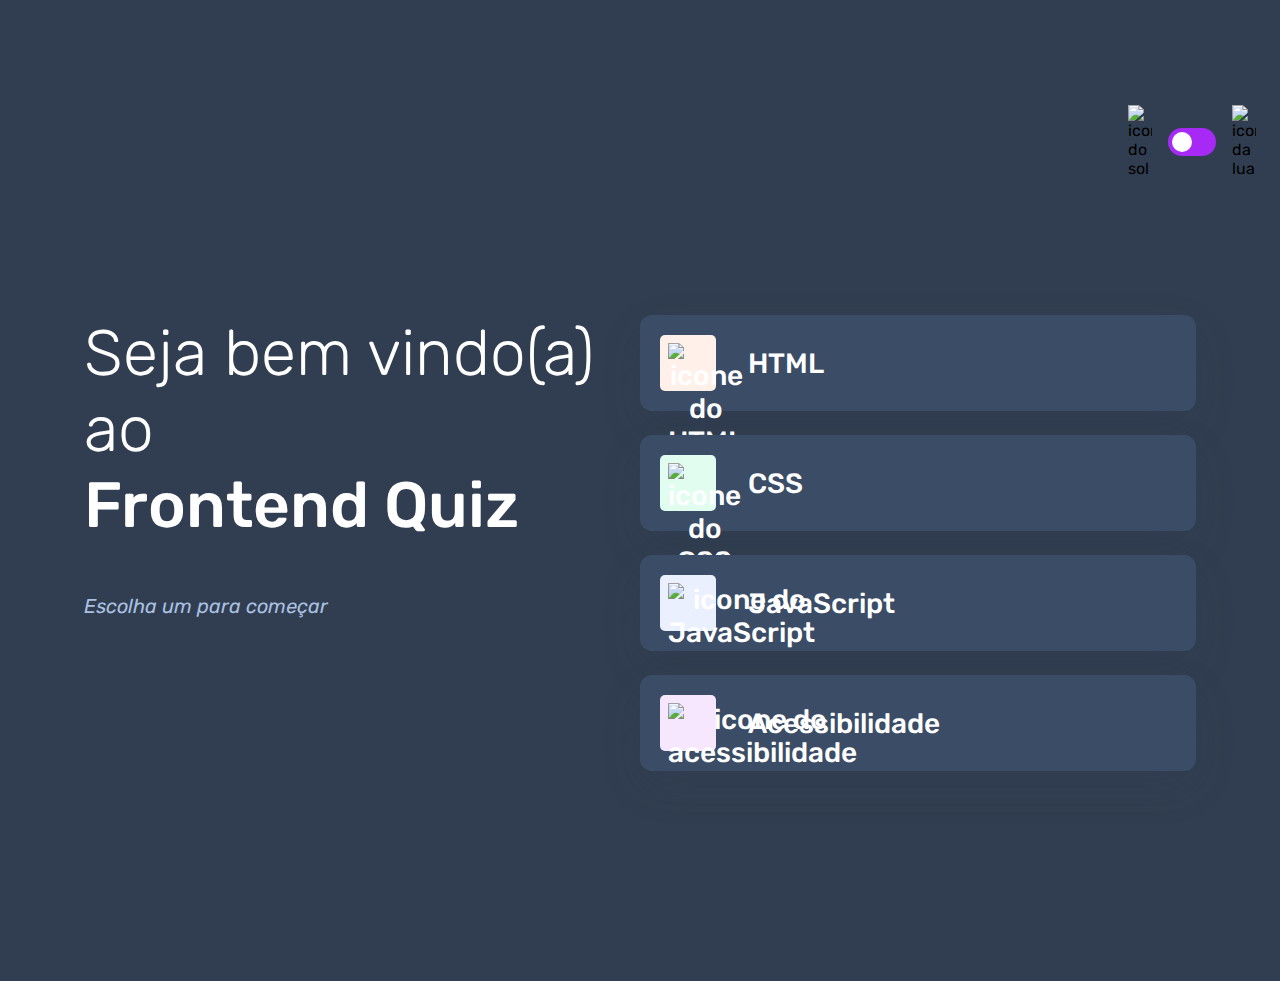
==== index.html @ c5098a0d "Adaptação das cores para o tema escuro" ====
<!DOCTYPE html>
<html lang="en">
<head>
    <meta charset="UTF-8">
    <meta name="viewport" content="width=device-width, initial-scale=1.0">
    <link rel="stylesheet" href="style.css">
    <link rel="preconnect" href="https://fonts.googleapis.com">
    <link rel="preconnect" href="https://fonts.gstatic.com" crossorigin>
    <link href="https://fonts.googleapis.com/css2?family=Rubik:ital,wght@0,300..900;1,300..900&display=swap" rel="stylesheet">
    <title>Quiz App</title>
</head>
<body class="escuro">
    <header>
        <div class="tema">
            <img src="./assets/images/icon-sun-dark.svg" alt="icone do sol">

            <button>
                <div></div>
            </button>
            <img src="./assets/images/icon-moon-dark.svg" alt="icone da lua">
        </div>
        
    </header>

    <main>
        <section class="boas-vindas">
            <h1> Seja bem vindo(a) ao <br> 
                <strong>Frontend Quiz</strong>
            </h1>

            <p>Escolha um para começar</p>
        </section>

        <section class="assuntos">
            <button class="botao_html">
                <div>
                    <img src="./assets/images/icon-html.svg" alt="icone do HTML">
                </div>
                HTML
            </button>
            <button class="botao_css">
                <div>
                    <img src="./assets/images/icon-css.svg" alt="icone do CSS">
                </div>
                CSS
            </button>
            <button class="botao_javascript">
                <div>
                    <img src="./assets/images/icon-js.svg" alt="icone do JavaScript">
                </div>
                JavaScript
            </button>
            <button class="botao_acessibilidade">
                <div>
                    <img src="./assets/images/icon-accessibility.svg" alt="icone do acessibilidade">
                </div>
                Acessibilidade
            </button>
        </section>
    </main>
</body>
</html>
---- style.css ----
* {
    margin: 0;
    padding: 0;
    box-sizing: border-box;
    font-family: "Rubik", sans-serif;
    -webkit-font-smoothing: antialiased;
}

:root {
    --bg-color: #f4f6fa;
    --purple: #a729f5;
    --white: #fff;
    --button-bg: #fff;
    --primary-text-color: #313e51;
    --secondary-text-color: #626c7f;
    --shadow: 0px 16px 40px 0px rgba(143, 160, 193, 0.14);
    --bg-html: #fff1e9;
    --bg-css: #e0fdef;
    --bg-javascript: #ebf0ff;
    --bg-acessibilidade: #f6e7ff;
    --bg-mobile: url(./assets/images/pattern-background-mobile-light.svg);
    --bg-desktop: url(./assets/images/pattern-background-desktop-light.svg);
}

body.escuro {
    --bg-color: #313e51;
    --bg-mobile: url(./assets/images/pattern-background-mobile-dark.svg);
    --bg-desktop: url(./assets/images/pattern-background-desktop-dark.svg);
    --primary-text-color: #fff;
    --secondary-text-color: #abc1e1;
    --button-bg: #3b4d66;
    --shadow: 0px 16px 40px 0px rgba(49, 62, 81, 0.14);
}

body {
    height: 100svh;
    background: var(--bg-mobile) var(--bg-color);
    background-repeat: no-repeat;
    background-size: cover;
}

header {
    padding: 16px 24px;
    display: flex;
    justify-content: flex-end;
}


.tema {
    padding: 8px 0;
    display: flex;
    align-items: center;
    gap: 8px;
}


.tema img {
    width: 16px;
}


.tema button {
    height: 20px;
    width: 32px;
    background: var(--purple);
    border: 0;
    border-radius: 999px;
    padding: 4px;
}

.tema button div {
    background: var(--white);
    width: 12px;
    height: 12px;
    border-radius: 999px;

}

main {
    padding: 32px 24px;
}

.boas-vindas{
    margin-bottom: 40px;
}

.boas-vindas h1 {
    font-size: 40px;
    font-weight: 300;
    color: var(--primary-text-color);
    margin-bottom: 16px;
}


.boas-vindas h1 strong {
    font-weight: 500;
}

.boas-vindas p {
    color: var(--secondary-text-color);
    font-size: 14px;
    line-height: 150%;
    font-style: italic;
}


.assuntos {
    display: flex;
    flex-direction: column;
    gap: 12px;
}

.assuntos button div {
    width: 40px;
    height: 40px;
    padding: 5px;
    border-radius: 5px;
}


.assuntos button img {
    width: 100%;
}

.assuntos button {
    border: none;
    background: var(--button-bg);
    display: flex;
    align-items: center;
    gap: 16px;
    padding: 12px;
    border-radius: 12px;
    box-shadow: var(--shadow);
    font-size: 18px;
    font-weight: 500;
    color: var(--primary-text-color);
}


.botao_html div {
    background: var(--bg-html);
}

.botao_css div {
    background: var(--bg-css);
}

.botao_javascript div {
    background: var(--bg-javascript);
}

.botao_acessibilidade div {
    background: var(--bg-acessibilidade);
}

@media(min-width: 1100px) {
    body {
        background: var(--bg-desktop) var(--bg-color);
        background-size: cover;
        background-repeat: no-repeat;
    }

    header {
        margin-block: 81px;
    }

    .tema {
        gap: 16px;
    }

    .tema img {
        width: 24px;
    }

    .tema button {
        width: 48px;
        height: 28px;
    }

    .tema button div {
        width: 20px;
        height: 20px;
    }


    main {
        display: flex;
        max-width: 1160px;
        margin-inline: auto;
    }

    section {
        width: 100%;
    }

    .boas-vindas h1 {
        font-size: 64px;
        margin-bottom: 48px;
    }

    .boas-vindas p {
        font-size: 20px;
    }

    .assuntos {
        gap: 24px;
    }

    .assuntos button {
        font-size: 28px;
        padding: 20px;
        gap: 32px;
    }
    .assuntos button div {
        width: 56px;
        height: 56px;
        padding: 8px;
    }
}
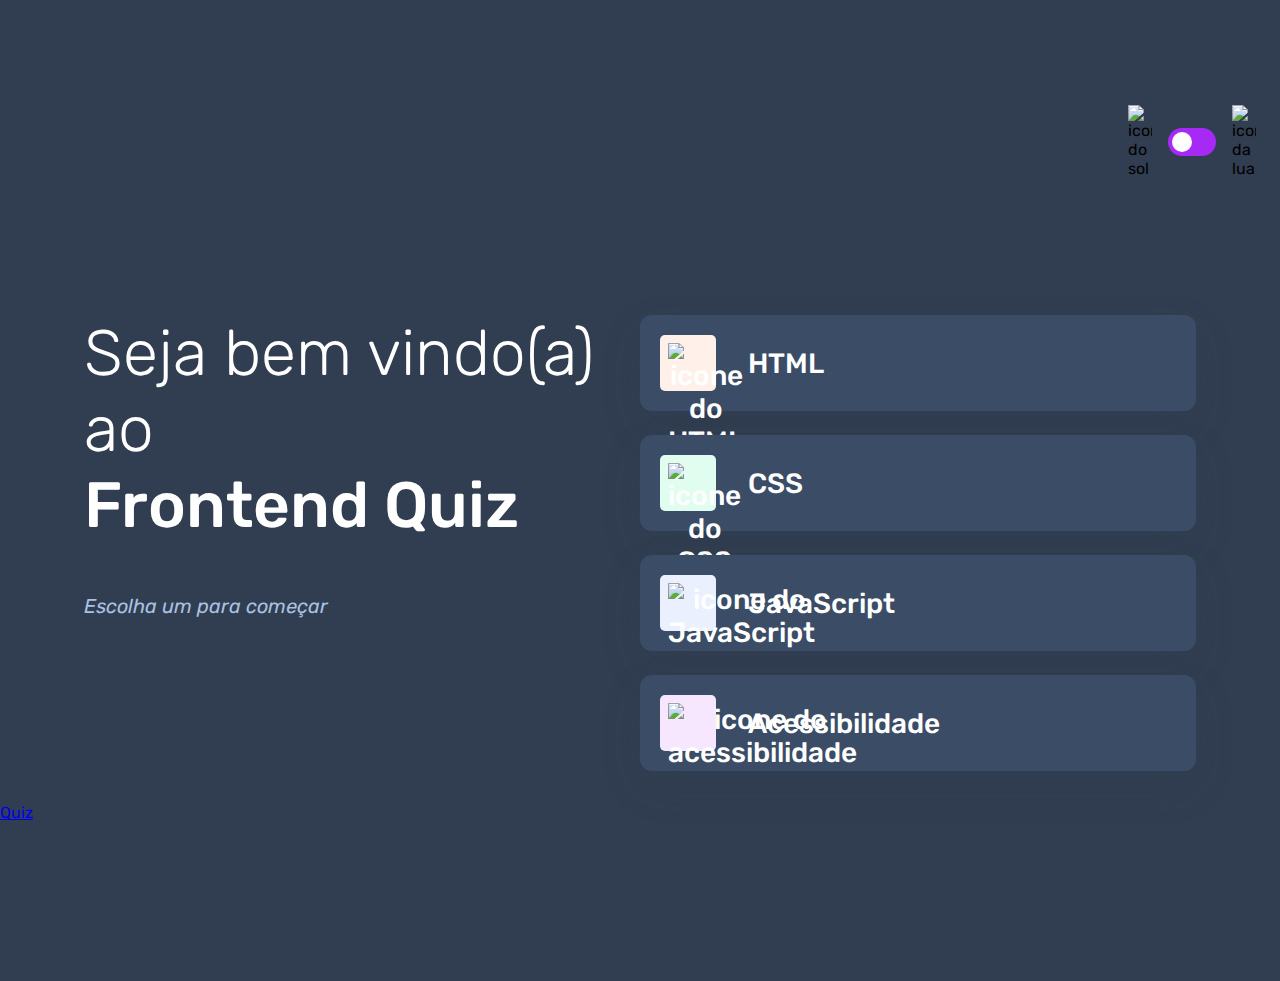
==== commit d5e59332: "Criação da página do Quiz" ====
--- a/index.html
+++ b/index.html
@@ -58,5 +58,6 @@
             </button>
         </section>
     </main>
+    <a href="./pages/Quiz/quiz.html">Quiz</a>
 </body>
 </html>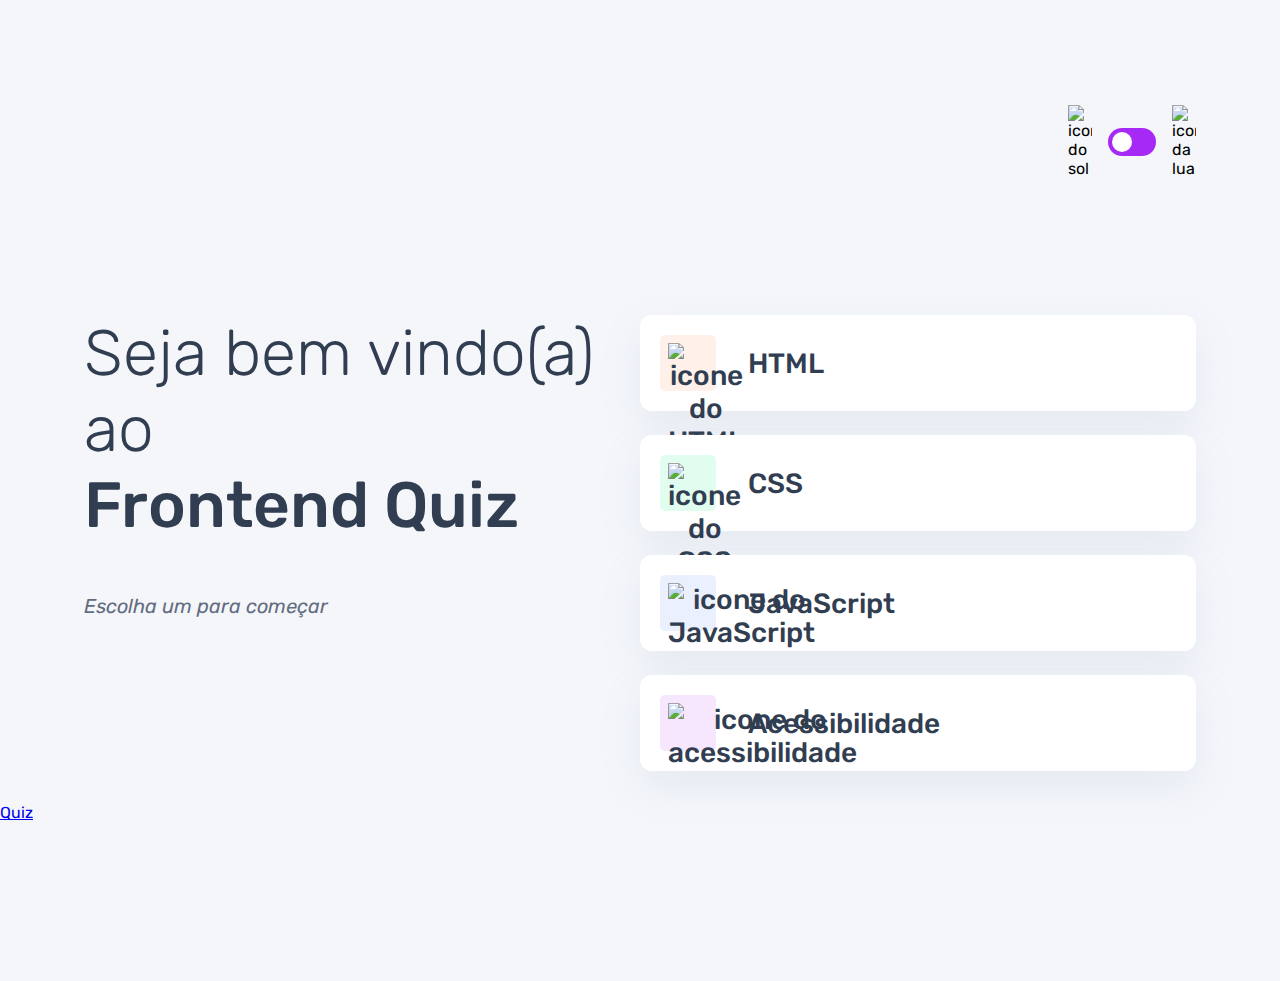
==== commit 7486fb45: "primeiro ajustes do tema no javascript" ====
--- a/index.html
+++ b/index.html
@@ -7,9 +7,10 @@
     <link rel="preconnect" href="https://fonts.googleapis.com">
     <link rel="preconnect" href="https://fonts.gstatic.com" crossorigin>
     <link href="https://fonts.googleapis.com/css2?family=Rubik:ital,wght@0,300..900;1,300..900&display=swap" rel="stylesheet">
+    <script src="./script.js" defer></script>
     <title>Quiz App</title>
 </head>
-<body class="escuro">
+<body>
     <header>
         <div class="tema">
             <img src="./assets/images/icon-sun-dark.svg" alt="icone do sol">
--- a/style.css
+++ b/style.css
@@ -43,6 +43,8 @@
     padding: 16px 24px;
     display: flex;
     justify-content: flex-end;
+    max-width: 1160px;
+    margin-inline: auto;
 }
 
 
@@ -66,6 +68,7 @@
     border: 0;
     border-radius: 999px;
     padding: 4px;
+    display: flex;
 }
 
 .tema button div {
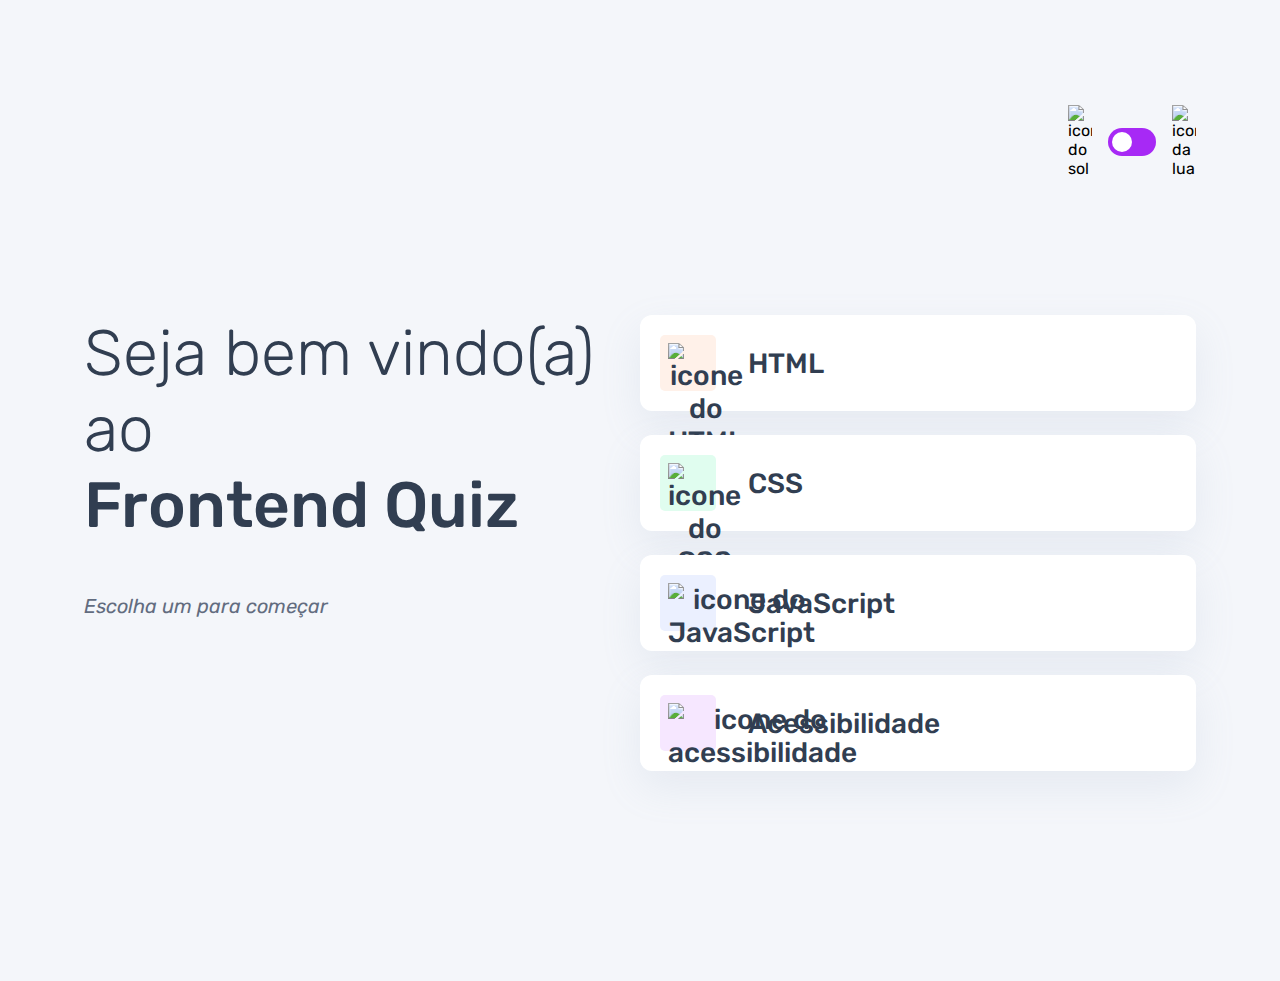
==== commit 1345fec7: "Adicionada a função para escolher o tema do quiz no index.html" ====
--- a/index.html
+++ b/index.html
@@ -7,7 +7,7 @@
     <link rel="preconnect" href="https://fonts.googleapis.com">
     <link rel="preconnect" href="https://fonts.gstatic.com" crossorigin>
     <link href="https://fonts.googleapis.com/css2?family=Rubik:ital,wght@0,300..900;1,300..900&display=swap" rel="stylesheet">
-    <script src="./script.js" defer></script>
+    <script src="./script.js" type="module" defer></script>
     <title>Quiz App</title>
 </head>
 <body>
@@ -59,6 +59,5 @@
             </button>
         </section>
     </main>
-    <a href="./pages/Quiz/quiz.html">Quiz</a>
 </body>
 </html>--- a/style.css
+++ b/style.css
@@ -69,6 +69,7 @@
     border-radius: 999px;
     padding: 4px;
     display: flex;
+    cursor: pointer;
 }
 
 .tema button div {
@@ -137,6 +138,7 @@
     font-size: 18px;
     font-weight: 500;
     color: var(--primary-text-color);
+    cursor: pointer;
 }
 
 
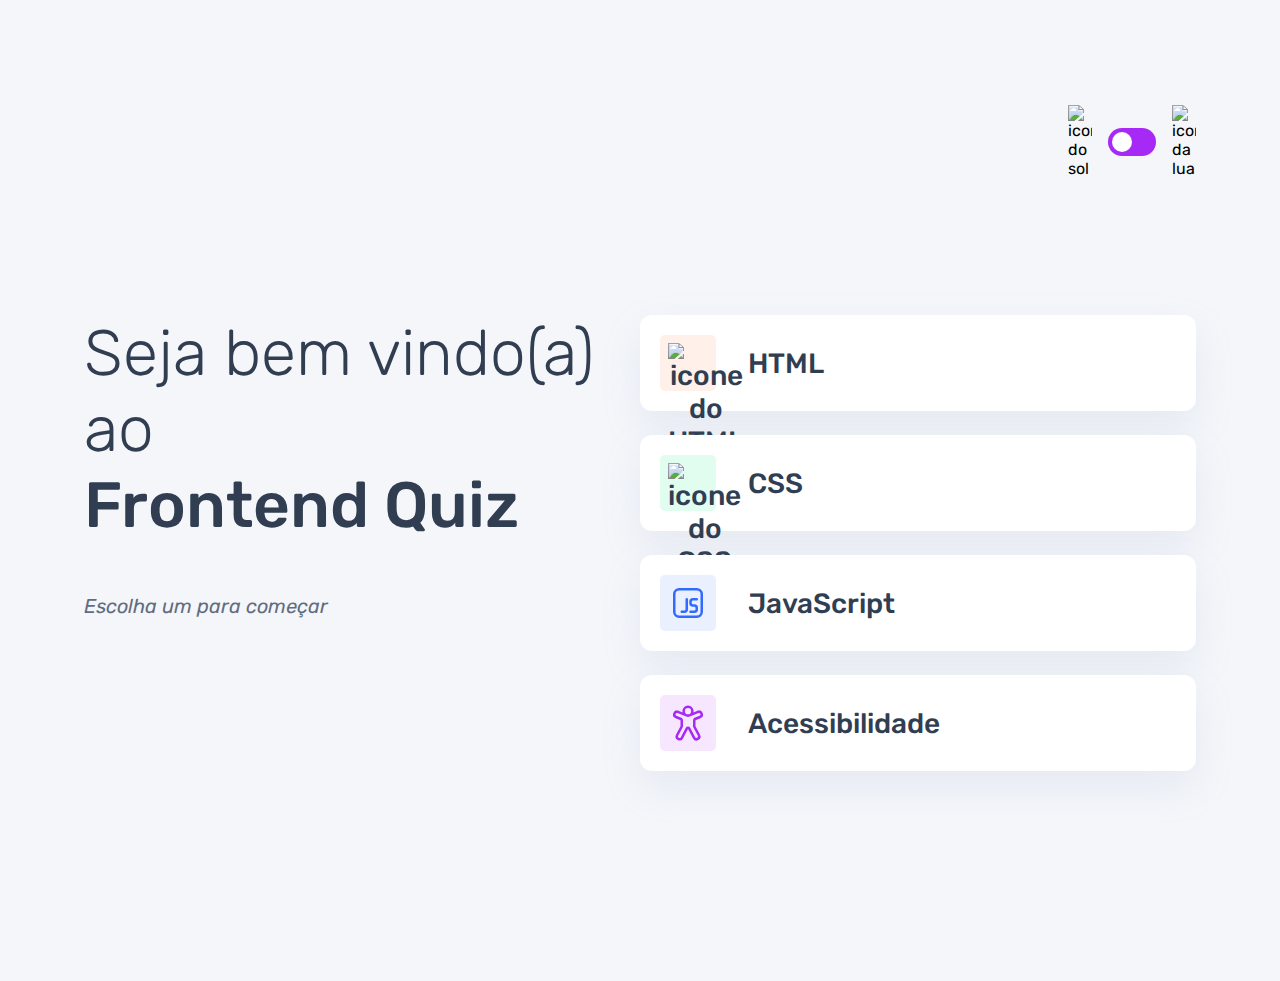
==== commit 3f0d676d: "Alteração dinamica do assunto da página" ====
--- a/index.html
+++ b/index.html
@@ -47,13 +47,13 @@
             </button>
             <button class="botao_javascript">
                 <div>
-                    <img src="./assets/images/icon-js.svg" alt="icone do JavaScript">
+                    <img src="./assets/images/icon-javascript.svg" alt="icone do JavaScript">
                 </div>
                 JavaScript
             </button>
             <button class="botao_acessibilidade">
                 <div>
-                    <img src="./assets/images/icon-accessibility.svg" alt="icone do acessibilidade">
+                    <img src="./assets/images/icon-acessibilidade.svg" alt="icone do acessibilidade">
                 </div>
                 Acessibilidade
             </button>
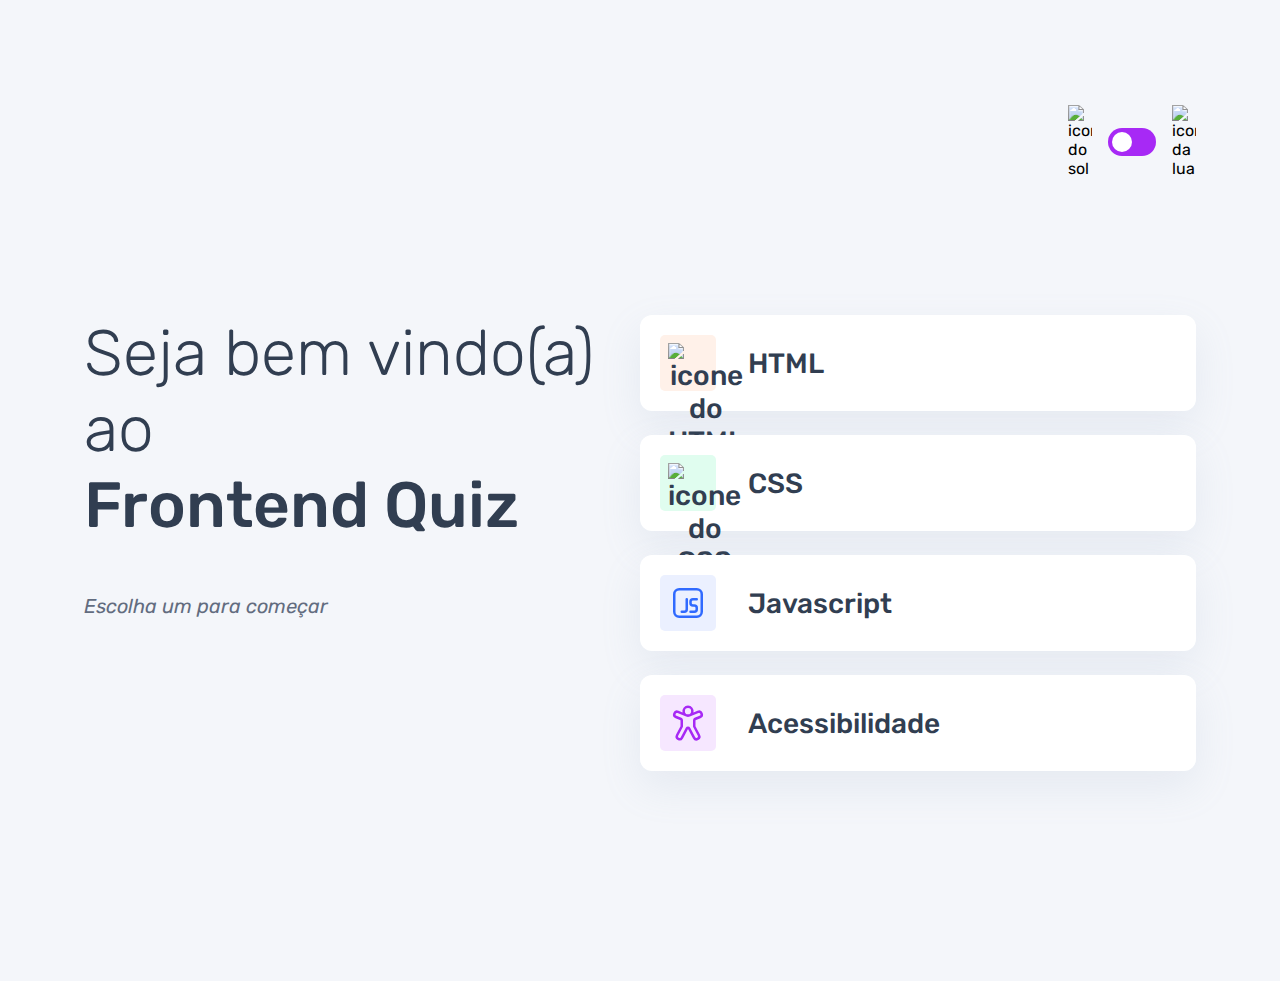
==== commit d86eb3f9: "Adicionadas as funções de buscar as perguntas e montar as perguntas no html" ====
--- a/index.html
+++ b/index.html
@@ -49,7 +49,7 @@
                 <div>
                     <img src="./assets/images/icon-javascript.svg" alt="icone do JavaScript">
                 </div>
-                JavaScript
+                Javascript
             </button>
             <button class="botao_acessibilidade">
                 <div>
